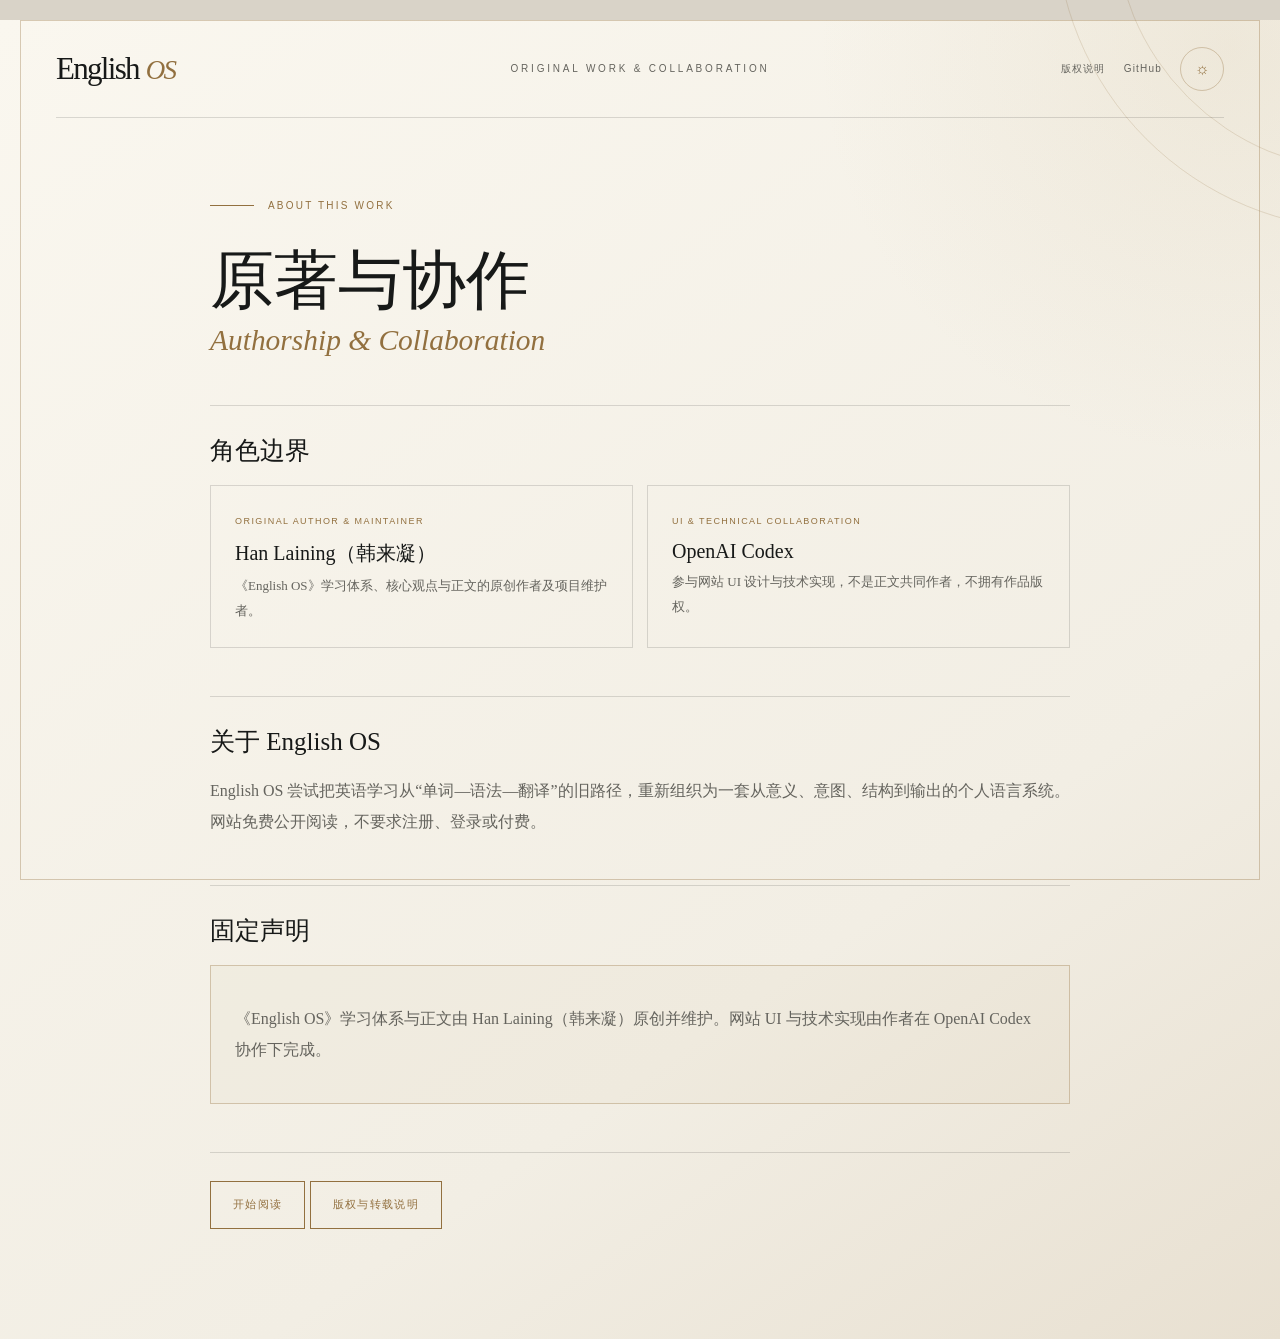
==== site/about.html @ 75552f32 "feat: publish English OS reading website" ====
<!doctype html>
<html lang="zh-CN" data-base=".">
<head><meta charset="utf-8"><meta name="viewport" content="width=device-width, initial-scale=1"><meta name="description" content="English OS 原著、维护与技术协作信息。"><title>原著与协作 · English OS</title><link rel="stylesheet" href="./assets/css/theme.css"><script>try{document.documentElement.dataset.theme=localStorage.getItem('englishOS.theme')||''}catch(e){}</script></head>
<body><div class="site-shell"><a class="skip-link" href="#main">跳到正文</a><div class="orbit" aria-hidden="true"></div>
  <header class="topbar"><a class="brand" href="./index.html"><span>English</span><i>OS</i></a><div class="edition">ORIGINAL WORK &amp; COLLABORATION</div><nav class="top-actions"><a class="top-link" href="./copyright.html">版权说明</a><a class="top-link" href="https://github.com/hanlaining/English-OS">GitHub</a><button class="circle-button" data-theme-toggle aria-label="切换主题">☼</button></nav></header>
  <main class="info-main" id="main"><p class="eyebrow">About this work</p><h1>原著与协作<em>Authorship &amp; Collaboration</em></h1>
    <section class="info-section"><h2>角色边界</h2><div class="role-grid"><article class="role-card"><small>ORIGINAL AUTHOR &amp; MAINTAINER</small><h3>Han Laining（韩来凝）</h3><p>《English OS》学习体系、核心观点与正文的原创作者及项目维护者。</p></article><article class="role-card"><small>UI &amp; TECHNICAL COLLABORATION</small><h3>OpenAI Codex</h3><p>参与网站 UI 设计与技术实现，不是正文共同作者，不拥有作品版权。</p></article></div></section>
    <section class="info-section"><h2>关于 English OS</h2><p>English OS 尝试把英语学习从“单词—语法—翻译”的旧路径，重新组织为一套从意义、意图、结构到输出的个人语言系统。网站免费公开阅读，不要求注册、登录或付费。</p></section>
    <section class="info-section"><h2>固定声明</h2><div class="notice"><p>《English OS》学习体系与正文由 Han Laining（韩来凝）原创并维护。网站 UI 与技术实现由作者在 OpenAI Codex 协作下完成。</p></div></section>
    <section class="info-section"><a class="button" href="./chapters/chapter-0.html">开始阅读</a> <a class="button" href="./copyright.html">版权与转载说明</a></section>
  </main></div><script src="./assets/js/app.js"></script></body>
</html>
---- site/assets/css/theme.css ----
:root {
  color-scheme: light;
  --ivory: #f2eee4;
  --ivory-light: #faf7ef;
  --ivory-deep: #e8e0d1;
  --paper: rgba(250, 247, 239, .86);
  --ink: #171918;
  --muted: #65645e;
  --gold: #92703f;
  --gold-bright: #aa8248;
  --gold-light: #cdbb96;
  --line: rgba(23, 25, 24, .14);
  --gold-line: rgba(146, 112, 63, .34);
  --shadow: rgba(55, 45, 30, .08);
  --serif-cn: "Noto Serif SC", "Source Han Serif SC", "Songti SC", STSong, SimSun, serif;
  --sans-cn: "Noto Sans SC", "Source Han Sans SC", "PingFang SC", "Microsoft YaHei", sans-serif;
  --serif-en: Georgia, "Times New Roman", serif;
}

:root[data-theme="dark"] {
  color-scheme: dark;
  --ivory: #171816;
  --ivory-light: #1d1f1c;
  --ivory-deep: #111210;
  --paper: rgba(29, 31, 28, .88);
  --ink: #eee9de;
  --muted: #aaa69c;
  --gold: #c49b5d;
  --gold-bright: #d0a867;
  --gold-light: #846f4d;
  --line: rgba(238, 233, 222, .14);
  --gold-line: rgba(196, 155, 93, .38);
  --shadow: rgba(0, 0, 0, .24);
}

* { box-sizing: border-box; }
html { scroll-behavior: smooth; scroll-padding-top: 116px; }
body { margin: 0; min-width: 320px; min-height: 100vh; background: #d9d3c8; color: var(--ink); font-family: var(--sans-cn); -webkit-font-smoothing: antialiased; }
a { color: inherit; text-decoration: none; }
button { border: 0; color: inherit; font: inherit; }
button, a { -webkit-tap-highlight-color: transparent; }
button:focus-visible, a:focus-visible { outline: 2px solid var(--gold); outline-offset: 4px; }

.site-shell { position: relative; min-height: 100vh; overflow: clip; background: radial-gradient(circle at 96% 2%, rgba(205,187,150,.18), transparent 23%), linear-gradient(145deg, var(--ivory-light), var(--ivory) 68%, var(--ivory-deep)); }
.site-shell::before { content: ""; position: fixed; z-index: 30; inset: 20px; border: 1px solid var(--gold-line); pointer-events: none; }
.orbit { position: fixed; z-index: 0; width: 620px; height: 620px; right: -395px; top: -390px; border: 1px solid var(--gold-line); border-radius: 50%; pointer-events: none; opacity: .55; }
.orbit::after { content: ""; position: absolute; inset: 58px; border: 1px solid var(--gold-line); border-radius: 50%; }
.skip-link { position: fixed; z-index: 100; left: 32px; top: -80px; padding: 12px 18px; background: var(--ink); color: var(--ivory); }
.skip-link:focus { top: 32px; }

.topbar { position: relative; z-index: 20; height: 98px; margin: 20px 56px 0; display: grid; grid-template-columns: 290px 1fr 290px; align-items: center; border-bottom: 1px solid var(--line); }
.brand { display: flex; align-items: baseline; width: max-content; font-family: var(--serif-en); font-size: 31px; letter-spacing: -.055em; }
.brand i { margin-left: 7px; color: var(--gold); font-size: 27px; font-weight: 400; }
.edition { justify-self: center; color: var(--muted); font-size: 10px; letter-spacing: .28em; }
.top-actions { justify-self: end; display: flex; align-items: center; gap: 18px; }
.top-link { color: var(--muted); font-size: 10px; letter-spacing: .12em; }
.top-link:hover { color: var(--gold); }
.reading-progress { display: flex; align-items: baseline; gap: 8px; color: var(--muted); font-size: 9px; letter-spacing: .16em; }
.reading-progress b { color: var(--gold); font-family: var(--serif-en); font-size: 15px; font-weight: 400; }
.circle-button, .menu-button { display: grid; place-items: center; width: 44px; height: 44px; border: 1px solid var(--gold-line); border-radius: 50%; background: transparent; cursor: pointer; color: var(--gold); }
.menu-button { display: none; }

.home-main { position: relative; z-index: 1; max-width: 1380px; margin: 0 auto; padding: 78px 76px 94px; }
.hero { display: grid; grid-template-columns: minmax(0, 1.1fr) minmax(330px, .7fr); gap: 90px; align-items: center; min-height: 480px; }
.eyebrow { display: flex; align-items: center; gap: 14px; margin: 0 0 26px; color: var(--gold); font-size: 10px; letter-spacing: .22em; text-transform: uppercase; }
.eyebrow::before { content: ""; width: 44px; height: 1px; background: var(--gold); }
.hero h1 { max-width: 800px; margin: 0; font-family: var(--serif-cn); font-size: clamp(52px, 5.4vw, 84px); font-weight: 500; line-height: 1.16; letter-spacing: -.035em; }
.hero h1 em { color: var(--gold); font-style: normal; }
.hero-copy { margin: 28px 0 0; max-width: 680px; color: var(--muted); font-family: var(--serif-cn); font-size: 18px; line-height: 1.95; }
.hero-actions { display: flex; flex-wrap: wrap; gap: 14px; margin-top: 34px; }
.button { min-height: 48px; display: inline-flex; align-items: center; justify-content: center; padding: 0 22px; border: 1px solid var(--gold); color: var(--gold); font-size: 11px; letter-spacing: .12em; cursor: pointer; background: transparent; }
.button.primary { color: var(--ivory-light); background: var(--gold); }
.button:hover { transform: translateY(-1px); box-shadow: 0 9px 30px var(--shadow); }
.hero-system { position: relative; padding: 40px 32px; border: 1px solid var(--gold-line); background: rgba(255,255,255,.08); }
.hero-system::before { content: ""; position: absolute; width: 54px; height: 54px; right: -18px; top: -18px; border: 1px solid var(--gold-line); border-radius: 50%; }
.system-label { color: var(--gold); font-size: 9px; letter-spacing: .22em; }
.system-flow { margin-top: 28px; }
.flow-node { display: grid; grid-template-columns: 42px 1fr; gap: 16px; align-items: center; min-height: 54px; }
.flow-node span { display: grid; place-items: center; width: 34px; height: 34px; border: 1px solid var(--gold-line); border-radius: 50%; color: var(--gold); font-family: var(--serif-en); font-size: 11px; }
.flow-node strong { font-family: var(--serif-cn); font-size: 15px; font-weight: 500; }
.flow-node:not(:last-child)::after { content: ""; width: 1px; height: 20px; margin-left: 17px; background: var(--gold-line); }
.knowledge-section { padding-top: 80px; }
.section-head { display: flex; justify-content: space-between; align-items: end; padding-bottom: 24px; border-bottom: 1px solid var(--line); }
.section-head h2 { margin: 0; font-family: var(--serif-cn); font-size: 34px; font-weight: 500; }
.section-head p { margin: 0; color: var(--muted); font-size: 10px; letter-spacing: .12em; }
.chapter-list { border-bottom: 1px solid var(--line); }
.chapter-row { display: grid; grid-template-columns: 70px 1fr auto; align-items: center; min-height: 88px; border-top: 1px solid var(--line); }
.chapter-row:first-child { border-top: 0; }
.chapter-row:hover .chapter-title { color: var(--gold); }
.chapter-number { color: var(--gold); font-family: var(--serif-en); font-size: 15px; }
.chapter-title { font-family: var(--serif-cn); font-size: 20px; transition: color .2s; }
.chapter-title small { display: block; margin-top: 5px; color: var(--muted); font-family: var(--sans-cn); font-size: 10px; letter-spacing: .08em; }
.chapter-status { padding: 6px 9px; border: 1px solid var(--gold-line); color: var(--gold); font-size: 9px; letter-spacing: .1em; }

.reader-layout { position: relative; z-index: 1; display: grid; grid-template-columns: 292px minmax(0, 780px) 190px; justify-content: center; gap: 48px; padding: 42px 56px 100px; }
.tree-panel { position: sticky; top: 24px; align-self: start; max-height: calc(100vh - 48px); overflow: auto; padding: 18px 25px 28px 4px; border-right: 1px solid var(--line); }
.panel-kicker, .rail-label { color: var(--gold); font-size: 9px; letter-spacing: .24em; }
.tree-panel h2 { margin: 17px 0 28px; font-family: var(--serif-cn); font-size: 23px; font-weight: 500; }
.tree-group { margin-bottom: 5px; }
.tree-root { width: 100%; min-height: 44px; display: grid; grid-template-columns: 22px 32px 1fr; align-items: center; padding: 0; border: 0; background: transparent; cursor: pointer; text-align: left; }
.tree-toggle, .tree-root b { color: var(--gold); font-weight: 400; }
.tree-root b { font-family: var(--serif-en); font-size: 11px; }
.tree-root strong { font-family: var(--serif-cn); font-size: 13px; font-weight: 500; }
.tree-children { display: none; margin: 0 0 10px 30px; padding: 2px 0 3px 28px; border-left: 1px solid var(--gold-line); }
.tree-group.open .tree-children { display: block; }
.tree-children a { position: relative; display: block; min-height: 36px; padding: 9px 2px; color: var(--muted); font-size: 10px; line-height: 1.6; }
.tree-children a::before { content: ""; position: absolute; left: -32px; top: 15px; width: 7px; height: 7px; border: 1px solid var(--gold-light); border-radius: 50%; background: var(--ivory); }
.tree-children a.active { color: var(--ink); font-weight: 500; }
.tree-children a.active::before { left: -34px; top: 13px; width: 11px; height: 11px; border: 2px solid var(--gold); }

.reader { width: 100%; min-width: 0; }
.chapter-hero { padding: 26px 0 34px; border-bottom: 1px solid var(--line); }
.chapter-hero .eyebrow { margin-bottom: 30px; }
.chapter-hero h1 { margin: 0; font-family: var(--serif-cn); font-size: clamp(42px, 4vw, 62px); font-weight: 500; line-height: 1.28; letter-spacing: -.025em; }
.chapter-hero h1 em { display: block; color: var(--gold); font-family: var(--serif-en); font-size: .58em; font-weight: 400; }
.chapter-meta { display: flex; flex-wrap: wrap; gap: 18px; margin: 22px 0 0; color: var(--muted); font-size: 10px; letter-spacing: .09em; }
.mobile-chapterbar { display: none; }
.markdown-body { padding-top: 30px; font-family: var(--serif-cn); font-size: 17px; line-height: 1.95; overflow-wrap: anywhere; }
.markdown-body h1, .markdown-body h2, .markdown-body h3 { scroll-margin-top: 34px; color: var(--ink); font-weight: 500; }
.markdown-body h1 { margin: 70px 0 24px; padding-top: 20px; border-top: 1px solid var(--line); font-size: 34px; line-height: 1.42; }
.markdown-body h1:first-child { margin-top: 0; }
.markdown-body h2 { margin: 42px 0 15px; font-size: 24px; }
.markdown-body h3 { margin: 32px 0 12px; font-size: 19px; }
.markdown-body p { margin: 0 0 20px; }
.markdown-body ul { margin: 0 0 25px; padding-left: 1.4em; }
.markdown-body li { margin: 7px 0; }
.markdown-body blockquote { position: relative; margin: 28px 0; padding: 25px 30px 25px 46px; border-left: 2px solid var(--gold); background: linear-gradient(90deg, rgba(255,255,255,.25), transparent); font-family: var(--serif-en), var(--serif-cn); font-size: 22px; }
.markdown-body blockquote::before { content: "“"; position: absolute; left: 14px; top: 8px; color: var(--gold-light); font-family: var(--serif-en); font-size: 42px; }
.markdown-body blockquote p { margin: 0; }
.markdown-body pre { margin: 25px 0; padding: 23px 26px; overflow: auto; border: 1px solid var(--gold-line); background: rgba(255,255,255,.16); color: var(--ink); font-family: var(--serif-en), var(--serif-cn); font-size: 15px; line-height: 1.7; }
.markdown-body code { font-family: Consolas, "SFMono-Regular", monospace; font-size: .9em; }
.markdown-body hr { height: 1px; margin: 48px 0; border: 0; background: var(--line); }
.chapter-tools { display: flex; justify-content: space-between; align-items: center; gap: 16px; margin-top: 48px; padding: 20px 0; border-top: 1px solid var(--line); border-bottom: 1px solid var(--line); }
.complete-button { min-height: 44px; padding: 0 16px; border: 1px solid var(--gold-line); background: transparent; color: var(--gold); cursor: pointer; }
.complete-button.done { background: var(--gold); color: var(--ivory-light); }
.chapter-nav { display: grid; grid-template-columns: 1fr 1fr; gap: 28px; margin-top: 30px; }
.chapter-nav a { min-height: 64px; display: flex; align-items: center; gap: 14px; color: var(--muted); }
.chapter-nav a:last-child { justify-content: flex-end; text-align: right; }
.chapter-nav span { color: var(--gold); font-family: var(--serif-en); font-size: 23px; }
.chapter-nav small { display: block; font-size: 8px; letter-spacing: .18em; }
.chapter-nav b { display: block; margin-top: 4px; color: var(--ink); font-family: var(--serif-cn); font-size: 12px; font-weight: 500; }
.attribution { margin-top: 58px; padding-top: 24px; border-top: 1px solid var(--line); color: var(--muted); font-size: 11px; line-height: 1.75; }
.attribution a { color: var(--gold); }

.chapter-rail { position: sticky; top: 42px; align-self: start; padding: 18px 0 20px 23px; border-left: 1px solid var(--line); }
.rail-nav { margin-top: 26px; }
.rail-nav a { display: grid; grid-template-columns: 28px 1fr; gap: 10px; min-height: 56px; color: var(--muted); font-family: var(--serif-cn); font-size: 10px; line-height: 1.5; }
.rail-nav span { color: var(--gold); font-family: var(--serif-en); }
.rail-nav a.active { color: var(--ink); }
.rail-progress { margin-top: 18px; padding-top: 18px; border-top: 1px solid var(--line); color: var(--muted); font-size: 8px; letter-spacing: .14em; }
.rail-progress b { display: block; margin-top: 7px; color: var(--gold); font-family: var(--serif-en); font-size: 20px; font-weight: 400; }

.info-main { position: relative; z-index: 1; width: min(860px, calc(100% - 64px)); margin: 0 auto; padding: 82px 0 110px; }
.info-main h1 { margin: 0; font-family: var(--serif-cn); font-size: clamp(44px, 5vw, 68px); font-weight: 500; }
.info-main h1 em { display: block; color: var(--gold); font-family: var(--serif-en); font-size: .46em; font-weight: 400; }
.info-section { margin-top: 48px; padding-top: 28px; border-top: 1px solid var(--line); }
.info-section h2 { margin: 0 0 18px; font-family: var(--serif-cn); font-size: 25px; font-weight: 500; }
.info-section p, .info-section li { color: var(--muted); font-family: var(--serif-cn); font-size: 16px; line-height: 1.9; }
.role-grid { display: grid; grid-template-columns: 1fr 1fr; gap: 14px; }
.role-card { padding: 24px; border: 1px solid var(--line); }
.role-card small { color: var(--gold); font-size: 9px; letter-spacing: .16em; }
.role-card h3 { margin: 12px 0 7px; font-family: var(--serif-cn); font-size: 20px; font-weight: 500; }
.role-card p { margin: 0; font-size: 13px; }
.notice { padding: 22px 24px; border: 1px solid var(--gold-line); background: rgba(205,187,150,.08); }
.notice strong { color: var(--gold); }
.citation { white-space: pre-wrap; padding: 24px; border: 1px solid var(--line); background: rgba(255,255,255,.12); color: var(--ink); font-family: var(--sans-cn); font-size: 13px; line-height: 1.85; }
.toast { position: fixed; z-index: 100; left: 50%; bottom: 90px; transform: translate(-50%, 16px); padding: 12px 18px; background: var(--ink); color: var(--ivory-light); font-size: 12px; opacity: 0; pointer-events: none; transition: .2s; }
.toast.show { opacity: 1; transform: translate(-50%, 0); }
.planned { min-height: 420px; display: grid; place-items: center; text-align: center; }
.planned-mark { display: grid; place-items: center; width: 94px; height: 94px; margin: 0 auto 25px; border: 1px solid var(--gold); border-radius: 50%; color: var(--gold); font-family: var(--serif-en); font-size: 14px; letter-spacing: .12em; }
.planned h2 { font-family: var(--serif-cn); font-size: 29px; font-weight: 500; }
.planned p { max-width: 520px; color: var(--muted); font-family: var(--serif-cn); line-height: 1.9; }
.drawer-backdrop { display: none; }
.mobile-bottom { display: none; }

@media (max-width: 1180px) {
  .topbar { grid-template-columns: 240px 1fr auto; }
  .reader-layout { grid-template-columns: 250px minmax(0, 700px); gap: 34px; }
  .chapter-rail { display: none; }
}

@media (max-width: 760px) {
  html { scroll-padding-top: 88px; }
  body { background: var(--ivory); }
  .site-shell { padding-bottom: 76px; }
  .site-shell::before { inset: 10px; }
  .orbit { width: 390px; height: 390px; right: -300px; top: -273px; }
  .topbar { position: relative; height: 65px; margin: 10px 24px 0; grid-template-columns: 1fr auto auto; gap: 6px; }
  .brand { font-size: 24px; }
  .brand i { font-size: 21px; }
  .edition, .top-link, .reading-progress { display: none; }
  .circle-button { width: 42px; height: 42px; }
  .menu-button { display: grid; width: 42px; height: 42px; border: 0; }
  .menu-lines { width: 21px; height: 11px; border-top: 1px solid var(--gold); border-bottom: 1px solid var(--gold); }
  .home-main { padding: 50px 27px 60px; }
  .hero { display: block; min-height: 0; }
  .hero h1 { font-size: 45px; }
  .hero-copy { font-size: 15px; }
  .hero-system { margin-top: 48px; padding: 28px 22px; }
  .knowledge-section { padding-top: 65px; }
  .section-head { display: block; }
  .section-head h2 { font-size: 28px; }
  .section-head p { margin-top: 8px; }
  .chapter-row { grid-template-columns: 44px 1fr auto; min-height: 82px; }
  .chapter-title { font-size: 16px; }
  .chapter-status { font-size: 7px; }
  .reader-layout { display: block; padding: 0 27px 76px; }
  .tree-panel { position: fixed; z-index: 60; inset: 10px auto 10px 10px; width: min(88vw, 360px); max-height: none; padding: 28px 24px; border: 1px solid var(--gold-line); background: var(--ivory-light); transform: translateX(calc(-100% - 12px)); transition: transform .25s ease; }
  body.drawer-open { overflow: hidden; }
  body.drawer-open .tree-panel { transform: translateX(0); }
  .drawer-backdrop { position: fixed; z-index: 50; inset: 0; background: rgba(0,0,0,.34); }
  body.drawer-open .drawer-backdrop { display: block; }
  .mobile-chapterbar { display: grid; grid-template-columns: 1fr auto 1fr; height: 53px; align-items: center; border-bottom: 1px solid var(--line); }
  .mobile-chapterbar button { width: 44px; height: 44px; padding: 0; border: 0; background: transparent; color: var(--gold); text-align: left; }
  .mobile-chapterbar span { justify-self: center; color: var(--gold); font-size: 8px; letter-spacing: .2em; }
  .mobile-chapterbar b { justify-self: end; color: var(--muted); font-family: var(--serif-en); font-size: 10px; font-weight: 400; }
  .chapter-hero { padding: 28px 0 27px; }
  .chapter-hero .eyebrow { margin-bottom: 23px; font-size: 8px; }
  .chapter-hero h1 { font-size: 37px; }
  .chapter-meta { gap: 10px; font-size: 9px; }
  .markdown-body { padding-top: 23px; font-size: 15px; line-height: 1.9; }
  .markdown-body h1 { margin-top: 52px; font-size: 27px; }
  .markdown-body h2 { font-size: 21px; }
  .markdown-body blockquote { padding: 20px 18px 20px 40px; font-size: 19px; }
  .markdown-body pre { padding: 18px; font-size: 13px; }
  .chapter-nav { display: none; }
  .attribution { margin-bottom: 20px; }
  .mobile-bottom { position: fixed; z-index: 40; display: grid; grid-template-columns: 1fr 84px 1fr; align-items: center; left: 10px; right: 10px; bottom: 10px; min-height: 65px; padding: 0 17px; border-top: 1px solid var(--gold-line); background: color-mix(in srgb, var(--ivory) 94%, transparent); backdrop-filter: blur(12px); }
  .mobile-bottom a, .mobile-bottom button { min-height: 44px; display: flex; align-items: center; gap: 8px; border: 0; background: transparent; color: var(--muted); font-size: 9px; }
  .mobile-bottom a:last-child { justify-self: end; }
  .mobile-bottom button { justify-self: center; flex-direction: column; justify-content: center; color: var(--gold); }
  .mobile-bottom b { color: var(--gold); font-family: var(--serif-en); font-size: 17px; font-weight: 400; }
  .info-main { width: calc(100% - 54px); padding: 56px 0 70px; }
  .info-main h1 { font-size: 41px; }
  .role-grid { grid-template-columns: 1fr; }
  .info-section p, .info-section li { font-size: 14px; }
}

@media (prefers-reduced-motion: reduce) {
  html { scroll-behavior: auto; }
  *, *::before, *::after { transition-duration: .01ms !important; animation-duration: .01ms !important; }
}
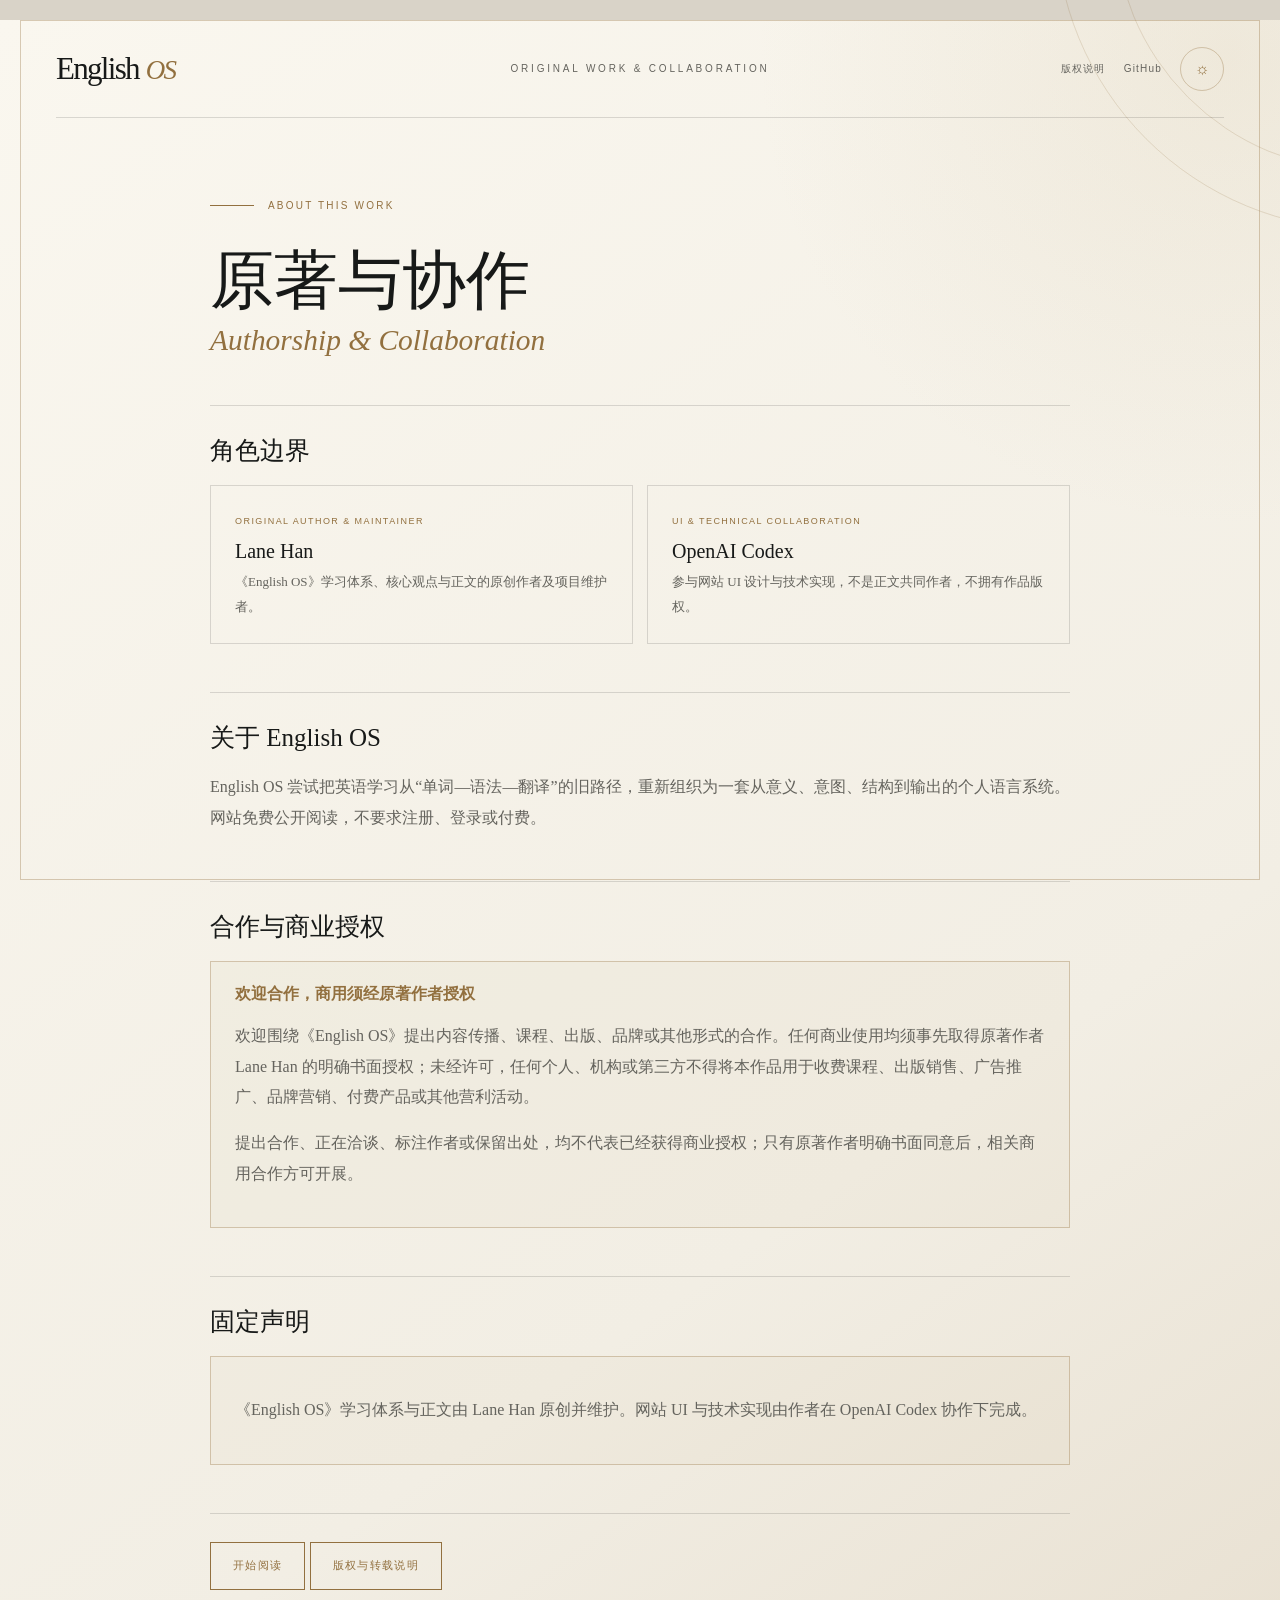
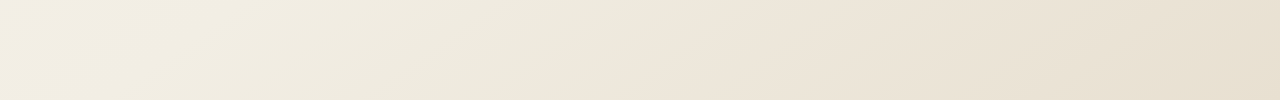
==== commit 7c4c4c33: "docs: adopt Lane Han public author name" ====
--- a/site/about.html
+++ b/site/about.html
@@ -4,9 +4,10 @@
 <body><div class="site-shell"><a class="skip-link" href="#main">跳到正文</a><div class="orbit" aria-hidden="true"></div>
   <header class="topbar"><a class="brand" href="./index.html"><span>English</span><i>OS</i></a><div class="edition">ORIGINAL WORK &amp; COLLABORATION</div><nav class="top-actions"><a class="top-link" href="./copyright.html">版权说明</a><a class="top-link" href="https://github.com/hanlaining/English-OS">GitHub</a><button class="circle-button" data-theme-toggle aria-label="切换主题">☼</button></nav></header>
   <main class="info-main" id="main"><p class="eyebrow">About this work</p><h1>原著与协作<em>Authorship &amp; Collaboration</em></h1>
-    <section class="info-section"><h2>角色边界</h2><div class="role-grid"><article class="role-card"><small>ORIGINAL AUTHOR &amp; MAINTAINER</small><h3>Han Laining（韩来凝）</h3><p>《English OS》学习体系、核心观点与正文的原创作者及项目维护者。</p></article><article class="role-card"><small>UI &amp; TECHNICAL COLLABORATION</small><h3>OpenAI Codex</h3><p>参与网站 UI 设计与技术实现，不是正文共同作者，不拥有作品版权。</p></article></div></section>
+    <section class="info-section"><h2>角色边界</h2><div class="role-grid"><article class="role-card"><small>ORIGINAL AUTHOR &amp; MAINTAINER</small><h3>Lane Han</h3><p>《English OS》学习体系、核心观点与正文的原创作者及项目维护者。</p></article><article class="role-card"><small>UI &amp; TECHNICAL COLLABORATION</small><h3>OpenAI Codex</h3><p>参与网站 UI 设计与技术实现，不是正文共同作者，不拥有作品版权。</p></article></div></section>
     <section class="info-section"><h2>关于 English OS</h2><p>English OS 尝试把英语学习从“单词—语法—翻译”的旧路径，重新组织为一套从意义、意图、结构到输出的个人语言系统。网站免费公开阅读，不要求注册、登录或付费。</p></section>
-    <section class="info-section"><h2>固定声明</h2><div class="notice"><p>《English OS》学习体系与正文由 Han Laining（韩来凝）原创并维护。网站 UI 与技术实现由作者在 OpenAI Codex 协作下完成。</p></div></section>
+    <section class="info-section"><h2>合作与商业授权</h2><div class="notice"><strong>欢迎合作，商用须经原著作者授权</strong><p>欢迎围绕《English OS》提出内容传播、课程、出版、品牌或其他形式的合作。任何商业使用均须事先取得原著作者 Lane Han 的明确书面授权；未经许可，任何个人、机构或第三方不得将本作品用于收费课程、出版销售、广告推广、品牌营销、付费产品或其他营利活动。</p><p>提出合作、正在洽谈、标注作者或保留出处，均不代表已经获得商业授权；只有原著作者明确书面同意后，相关商用合作方可开展。</p></div></section>
+    <section class="info-section"><h2>固定声明</h2><div class="notice"><p>《English OS》学习体系与正文由 Lane Han 原创并维护。网站 UI 与技术实现由作者在 OpenAI Codex 协作下完成。</p></div></section>
     <section class="info-section"><a class="button" href="./chapters/chapter-0.html">开始阅读</a> <a class="button" href="./copyright.html">版权与转载说明</a></section>
   </main></div><script src="./assets/js/app.js"></script></body>
 </html>
